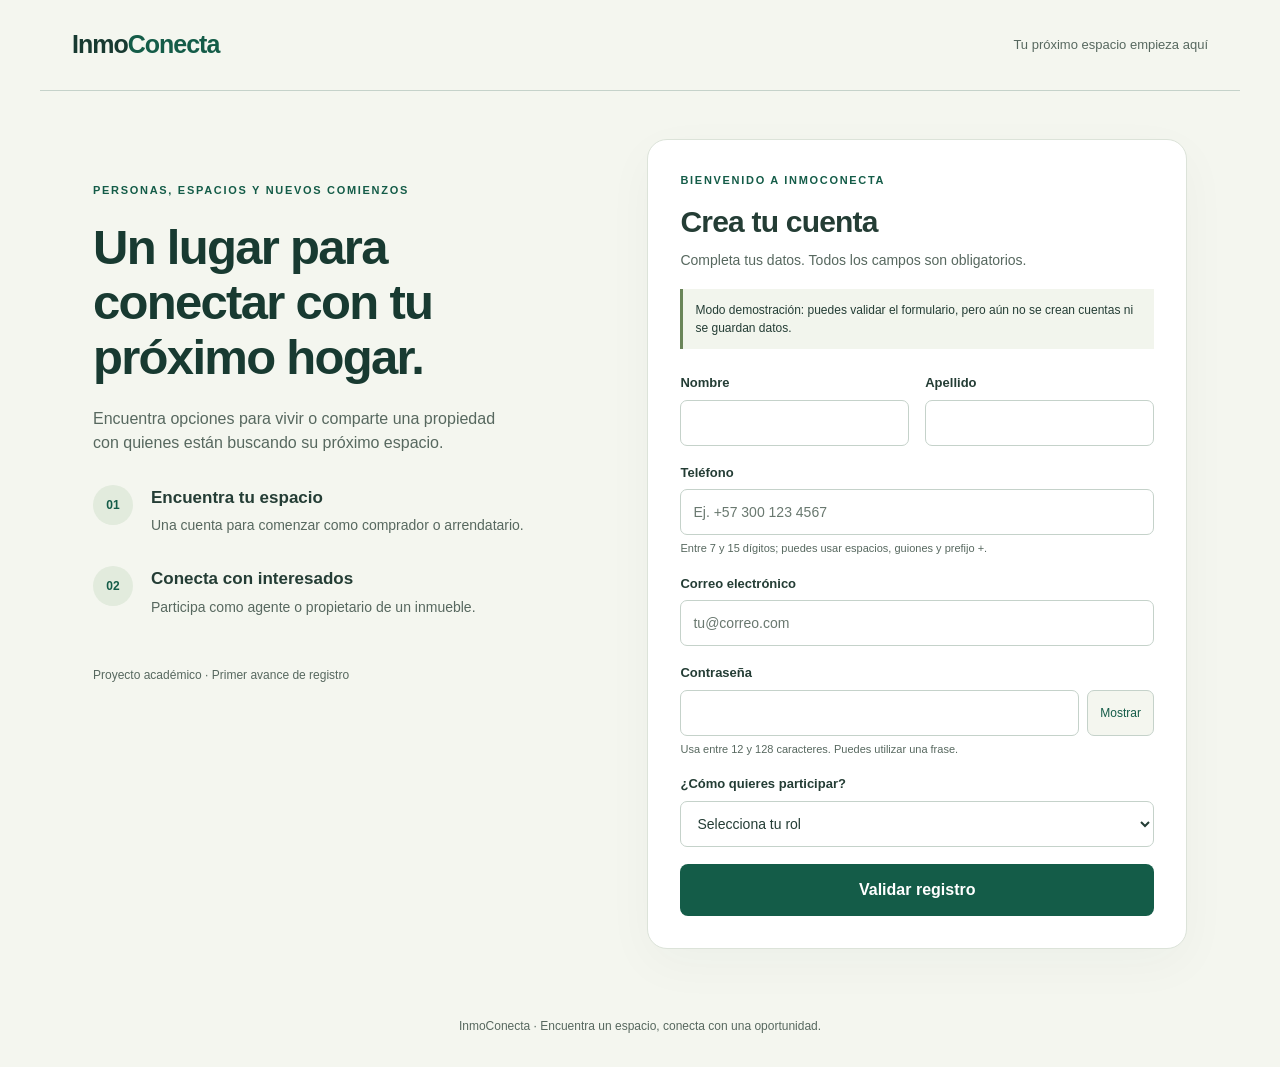
==== frontend/index.html @ a088c979 "Implementar formulario y validaciones de HU-01" ====
<!DOCTYPE html>
<html lang="es">
<head>
  <meta charset="UTF-8">
  <meta name="viewport" content="width=device-width, initial-scale=1.0">
  <title>Registro | InmoConecta</title>
  <link rel="stylesheet" href="css/styles.css">
  <script src="js/registro.js" defer></script>
</head>
<body>
  <header class="cabecera"><a class="marca" href="index.html">Inmo<span>Conecta</span></a><span>Tu próximo espacio empieza aquí</span></header>
  <main class="contenedor">
    <section class="presentacion" aria-labelledby="titulo-presentacion">
      <p class="etiqueta">PERSONAS, ESPACIOS Y NUEVOS COMIENZOS</p>
      <h1 id="titulo-presentacion">Un lugar para conectar con tu próximo hogar.</h1>
      <p>Encuentra opciones para vivir o comparte una propiedad con quienes están buscando su próximo espacio.</p>
      <div class="beneficio"><span aria-hidden="true">01</span><div><h2>Encuentra tu espacio</h2><p>Una cuenta para comenzar como comprador o arrendatario.</p></div></div>
      <div class="beneficio"><span aria-hidden="true">02</span><div><h2>Conecta con interesados</h2><p>Participa como agente o propietario de un inmueble.</p></div></div>
      <p class="nota">Proyecto académico · Primer avance de registro</p>
    </section>
    <section class="tarjeta" aria-labelledby="titulo-formulario">
      <p class="etiqueta">BIENVENIDO A INMOCONECTA</p>
      <h2 id="titulo-formulario">Crea tu cuenta</h2>
      <p class="introduccion">Completa tus datos. Todos los campos son obligatorios.</p>
      <p class="aviso">Modo demostración: puedes validar el formulario, pero aún no se crean cuentas ni se guardan datos.</p>
      <!-- novalidate permite presentar mensajes propios y accesibles desde JavaScript. -->
      <form id="formulario-registro" novalidate>
        <div class="fila">
          <div class="campo"><label for="nombre">Nombre</label><input id="nombre" name="nombre" autocomplete="given-name" maxlength="80" required aria-describedby="error-nombre"><small id="error-nombre" class="error"></small></div>
          <div class="campo"><label for="apellido">Apellido</label><input id="apellido" name="apellido" autocomplete="family-name" maxlength="80" required aria-describedby="error-apellido"><small id="error-apellido" class="error"></small></div>
        </div>
        <div class="campo"><label for="telefono">Teléfono</label><input id="telefono" name="telefono" type="tel" autocomplete="tel" maxlength="25" placeholder="Ej. +57 300 123 4567" required aria-describedby="ayuda-telefono error-telefono"><small id="ayuda-telefono">Entre 7 y 15 dígitos; puedes usar espacios, guiones y prefijo +.</small><small id="error-telefono" class="error"></small></div>
        <div class="campo"><label for="correo">Correo electrónico</label><input id="correo" name="correo" type="email" autocomplete="email" maxlength="254" placeholder="tu@correo.com" required aria-describedby="error-correo"><small id="error-correo" class="error"></small></div>
        <div class="campo"><label for="contrasena">Contraseña</label><div class="clave"><input id="contrasena" name="contrasena" type="password" autocomplete="new-password" minlength="12" maxlength="128" required aria-describedby="ayuda-contrasena error-contrasena"><button id="mostrar-clave" type="button" aria-controls="contrasena" aria-pressed="false">Mostrar</button></div><small id="ayuda-contrasena">Usa entre 12 y 128 caracteres. Puedes utilizar una frase.</small><small id="error-contrasena" class="error"></small></div>
        <div class="campo"><label for="rol">¿Cómo quieres participar?</label><select id="rol" name="rol" required aria-describedby="error-rol"><option value="">Selecciona tu rol</option><option value="COMPRADOR">Comprador / arrendatario</option><option value="AGENTE">Agente / propietario</option></select><small id="error-rol" class="error"></small></div>
        <button class="boton-principal" type="submit">Validar registro</button>
        <p id="resultado" role="status" aria-live="polite" tabindex="-1"></p>
      </form>
      <noscript>Activa JavaScript para probar las validaciones de este formulario.</noscript>
    </section>
  </main>
  <footer>InmoConecta · Encuentra un espacio, conecta con una oportunidad.</footer>
</body>
</html>
---- frontend/css/styles.css ----
/* Colores y medidas compartidas para mantener una interfaz consistente. */
:root { --verde: #145c48; --oscuro: #183a31; --texto: #243d35; --gris: #57685f; --borde: #c5d2ca; --error: #a52222; }
* { box-sizing: border-box; }
body { margin: 0; font-family: "Segoe UI", Arial, sans-serif; color: var(--texto); background: #f4f6ef; line-height: 1.5; }
.cabecera { max-width: 1200px; margin: auto; padding: 26px 32px; display: flex; align-items: center; justify-content: space-between; gap: 20px; border-bottom: 1px solid var(--borde); }
.marca { text-decoration: none; color: var(--oscuro); font-size: 25px; font-weight: 800; letter-spacing: -1px; }
.marca span { color: var(--verde); }
.cabecera > span { font-size: 13px; color: var(--gris); }
.contenedor { max-width: 1150px; margin: 48px auto; padding: 0 28px; display: grid; grid-template-columns: 1fr 1.1fr; gap: 64px; align-items: start; }
.presentacion { padding-top: 32px; }
.etiqueta { color: var(--verde); font-size: 11px; font-weight: 800; letter-spacing: 1.7px; }
h1 { font-size: clamp(32px, 4vw, 49px); line-height: 1.12; letter-spacing: -1.7px; margin: 22px 0; color: var(--oscuro); }
.presentacion > p:not(.etiqueta) { color: var(--gris); max-width: 420px; }
.beneficio { display: flex; gap: 18px; margin-top: 30px; }
.beneficio > span { background: #e2ebdd; color: var(--verde); border-radius: 50%; width: 40px; height: 40px; display: grid; place-items: center; flex-shrink: 0; font-size: 12px; font-weight: 700; }
.beneficio h2 { font-size: 17px; margin: 0 0 5px; }
.beneficio p { color: var(--gris); font-size: 14px; margin: 0; }
.presentacion .nota { margin-top: 48px; font-size: 12px; }
.tarjeta { background: #fff; border: 1px solid #dce3d9; border-radius: 20px; padding: 32px; box-shadow: 0 15px 50px #183a3109; }
.tarjeta > .etiqueta { margin-top: 0; }
.tarjeta > h2 { font-size: 30px; letter-spacing: -.8px; margin: 6px 0; }
.introduccion { color: var(--gris); font-size: 14px; margin: 0 0 18px; }
.aviso { background: #f2f5ed; border-left: 3px solid #6a8559; padding: 12px; font-size: 12px; margin-bottom: 24px; }
.fila { display: grid; grid-template-columns: 1fr 1fr; gap: 16px; }
.campo { margin-bottom: 17px; min-width: 0; }
label { display: block; font-size: 13px; font-weight: 600; margin-bottom: 7px; }
input, select, button { font: inherit; }
input, select { width: 100%; min-height: 46px; border: 1px solid var(--borde); border-radius: 7px; padding: 10px 12px; color: var(--texto); background: #fff; font-size: 14px; }
input::placeholder { color: #69786f; }
:focus-visible { outline: 3px solid #39836d; outline-offset: 3px; }
[aria-invalid="true"] { border-color: var(--error); }
small { display: block; font-size: 11px; color: var(--gris); margin-top: 5px; }
.error { color: var(--error); font-size: 12px; }
.error:empty { display: none; }
.clave { display: flex; gap: 8px; }
.clave input { min-width: 0; }
.clave button { border: 1px solid var(--borde); background: #f4f6ef; border-radius: 7px; padding: 0 12px; color: var(--verde); font-size: 12px; cursor: pointer; }
.boton-principal { width: 100%; border: 0; border-radius: 8px; background: var(--verde); color: #fff; padding: 14px; font-weight: 600; cursor: pointer; }
.boton-principal:hover { background: var(--oscuro); }
#resultado { font-size: 13px; margin-bottom: 0; }
#resultado:empty { display: none; }
#resultado.exito { background: #edf5ee; padding: 12px; border-radius: 7px; }
#resultado.fallo { color: var(--error); }
footer { text-align: center; padding: 20px 24px 32px; color: var(--gris); font-size: 12px; }
@media (max-width: 800px) {
  .contenedor { grid-template-columns: 1fr; gap: 28px; max-width: 600px; margin-top: 20px; }
  .presentacion { padding-top: 0; }
  .presentacion .nota { margin-top: 22px; }
  .beneficio { display: none; }
}
@media (max-width: 420px) {
  .cabecera { padding: 20px; }
  .cabecera > span { display: none; }
  .contenedor { padding: 0 16px; }
  .tarjeta { padding: 23px 18px; }
  .fila { grid-template-columns: 1fr; gap: 0; }
}
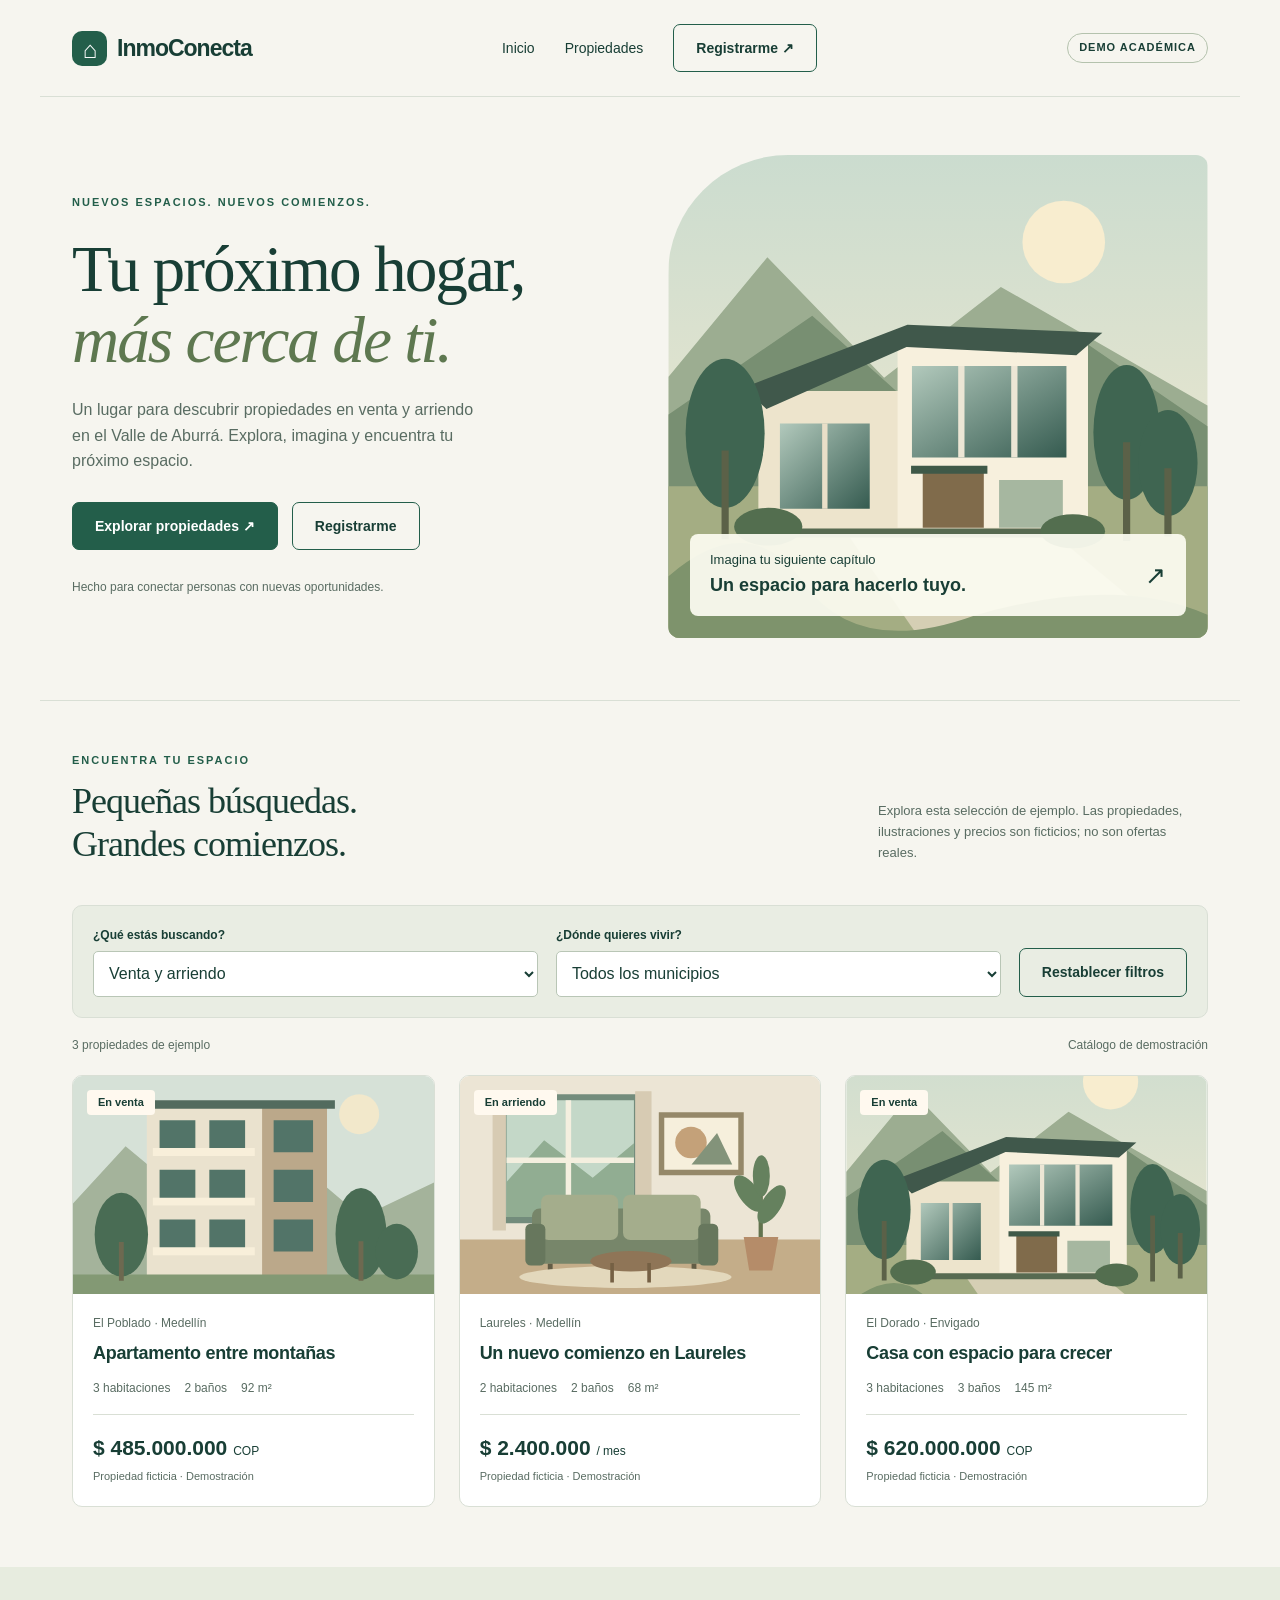
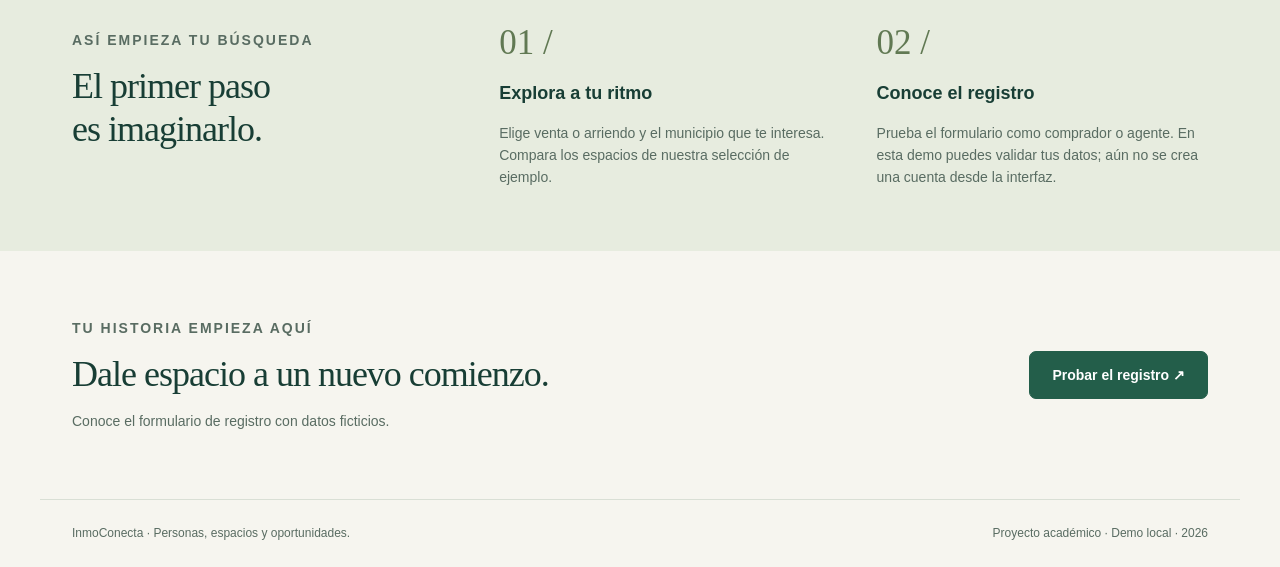
==== commit 3821b4e9: "NMCNCT2-15: crear inicio demo con filtros y evidencias de HU-02" ====
--- a/frontend/index.html
+++ b/frontend/index.html
@@ -1,44 +1,15 @@
 <!DOCTYPE html>
 <html lang="es">
-<head>
-  <meta charset="UTF-8">
-  <meta name="viewport" content="width=device-width, initial-scale=1.0">
-  <title>Registro | InmoConecta</title>
-  <link rel="stylesheet" href="css/styles.css">
-  <script src="js/registro.js" defer></script>
-</head>
+<head><meta charset="UTF-8"><meta name="viewport" content="width=device-width, initial-scale=1.0"><meta name="description" content="Explora propiedades de demostración en el Valle de Aburrá con InmoConecta."><title>Tu próximo espacio | InmoConecta</title><link rel="stylesheet" href="css/inicio.css"><script src="js/inicio.js" defer></script></head>
 <body>
-  <header class="cabecera"><a class="marca" href="index.html">Inmo<span>Conecta</span></a><span>Tu próximo espacio empieza aquí</span></header>
-  <main class="contenedor">
-    <section class="presentacion" aria-labelledby="titulo-presentacion">
-      <p class="etiqueta">PERSONAS, ESPACIOS Y NUEVOS COMIENZOS</p>
-      <h1 id="titulo-presentacion">Un lugar para conectar con tu próximo hogar.</h1>
-      <p>Encuentra opciones para vivir o comparte una propiedad con quienes están buscando su próximo espacio.</p>
-      <div class="beneficio"><span aria-hidden="true">01</span><div><h2>Encuentra tu espacio</h2><p>Una cuenta para comenzar como comprador o arrendatario.</p></div></div>
-      <div class="beneficio"><span aria-hidden="true">02</span><div><h2>Conecta con interesados</h2><p>Participa como agente o propietario de un inmueble.</p></div></div>
-      <p class="nota">Proyecto académico · Primer avance de registro</p>
-    </section>
-    <section class="tarjeta" aria-labelledby="titulo-formulario">
-      <p class="etiqueta">BIENVENIDO A INMOCONECTA</p>
-      <h2 id="titulo-formulario">Crea tu cuenta</h2>
-      <p class="introduccion">Completa tus datos. Todos los campos son obligatorios.</p>
-      <p class="aviso">Modo demostración: puedes validar el formulario, pero aún no se crean cuentas ni se guardan datos.</p>
-      <!-- novalidate permite presentar mensajes propios y accesibles desde JavaScript. -->
-      <form id="formulario-registro" novalidate>
-        <div class="fila">
-          <div class="campo"><label for="nombre">Nombre</label><input id="nombre" name="nombre" autocomplete="given-name" maxlength="80" required aria-describedby="error-nombre"><small id="error-nombre" class="error"></small></div>
-          <div class="campo"><label for="apellido">Apellido</label><input id="apellido" name="apellido" autocomplete="family-name" maxlength="80" required aria-describedby="error-apellido"><small id="error-apellido" class="error"></small></div>
-        </div>
-        <div class="campo"><label for="telefono">Teléfono</label><input id="telefono" name="telefono" type="tel" autocomplete="tel" maxlength="25" placeholder="Ej. +57 300 123 4567" required aria-describedby="ayuda-telefono error-telefono"><small id="ayuda-telefono">Entre 7 y 15 dígitos; puedes usar espacios, guiones y prefijo +.</small><small id="error-telefono" class="error"></small></div>
-        <div class="campo"><label for="correo">Correo electrónico</label><input id="correo" name="correo" type="email" autocomplete="email" maxlength="254" placeholder="tu@correo.com" required aria-describedby="error-correo"><small id="error-correo" class="error"></small></div>
-        <div class="campo"><label for="contrasena">Contraseña</label><div class="clave"><input id="contrasena" name="contrasena" type="password" autocomplete="new-password" minlength="12" maxlength="128" required aria-describedby="ayuda-contrasena error-contrasena"><button id="mostrar-clave" type="button" aria-controls="contrasena" aria-pressed="false">Mostrar</button></div><small id="ayuda-contrasena">Usa entre 12 y 128 caracteres. Puedes utilizar una frase.</small><small id="error-contrasena" class="error"></small></div>
-        <div class="campo"><label for="rol">¿Cómo quieres participar?</label><select id="rol" name="rol" required aria-describedby="error-rol"><option value="">Selecciona tu rol</option><option value="COMPRADOR">Comprador / arrendatario</option><option value="AGENTE">Agente / propietario</option></select><small id="error-rol" class="error"></small></div>
-        <button class="boton-principal" type="submit">Validar registro</button>
-        <p id="resultado" role="status" aria-live="polite" tabindex="-1"></p>
-      </form>
-      <noscript>Activa JavaScript para probar las validaciones de este formulario.</noscript>
-    </section>
-  </main>
-  <footer>InmoConecta · Encuentra un espacio, conecta con una oportunidad.</footer>
-</body>
-</html>
+<a href="#contenido" class="skip">Saltar al contenido</a>
+<header class="wrap top"><a class="brand" href="index.html" aria-label="InmoConecta, inicio"><span class="mark" aria-hidden="true">⌂</span>InmoConecta</a><nav aria-label="Navegación principal"><a href="index.html" aria-current="page">Inicio</a><a href="#propiedades">Propiedades</a><a class="button light" href="registro.html">Registrarme ↗</a></nav><span class="pill">DEMO ACADÉMICA</span></header>
+<main id="contenido">
+<section class="wrap hero" aria-labelledby="titulo"><div><p class="eyebrow">NUEVOS ESPACIOS. NUEVOS COMIENZOS.</p><h1 id="titulo">Tu próximo hogar,<br><em>más cerca de ti.</em></h1><p class="intro">Un lugar para descubrir propiedades en venta y arriendo en el Valle de Aburrá. Explora, imagina y encuentra tu próximo espacio.</p><div class="actions"><a class="button" href="#propiedades">Explorar propiedades ↗</a><a class="button light" href="registro.html">Registrarme</a></div><p class="hero-note">Hecho para conectar personas con nuevas oportunidades.</p></div><div class="hero-art"><img src="assets/casa.svg" alt="Ilustración de una casa rodeada de vegetación y montañas" width="600" height="540"><div class="art-label"><div>Imagina tu siguiente capítulo<strong>Un espacio para hacerlo tuyo.</strong></div><span aria-hidden="true">↗</span></div></div></section>
+<section class="wrap catalog" id="propiedades" aria-labelledby="titulo-propiedades"><div class="section-heading"><div><p class="eyebrow">ENCUENTRA TU ESPACIO</p><h2 id="titulo-propiedades">Pequeñas búsquedas.<br>Grandes comienzos.</h2></div><p>Explora esta selección de ejemplo. Las propiedades, ilustraciones y precios son ficticios; no son ofertas reales.</p></div>
+<div class="filters" role="group" aria-label="Filtrar propiedades de demostración"><div><label for="operacion">¿Qué estás buscando?</label><select id="operacion"><option value="">Venta y arriendo</option><option value="venta">Comprar</option><option value="arriendo">Arrendar</option></select></div><div><label for="municipio">¿Dónde quieres vivir?</label><select id="municipio"><option value="">Todos los municipios</option><option value="Medellín">Medellín</option><option value="Envigado">Envigado</option></select></div><button id="restablecer" class="button light" type="button">Restablecer filtros</button></div>
+<div class="results-line"><p id="contador" role="status" aria-live="polite" aria-atomic="true"></p><span>Catálogo de demostración</span></div><div class="cards" id="lista-propiedades"></div><div class="empty" id="sin-resultados" hidden><h3>No encontramos ejemplos con estos filtros</h3><p>Prueba otro municipio u operación, o pulsa «Restablecer filtros» para ver todas las propiedades.</p></div><noscript>Activa JavaScript para ver las propiedades de ejemplo y utilizar los filtros. Puedes acceder al registro desde el menú.</noscript></section>
+<section class="steps" aria-labelledby="como-funciona"><div class="wrap steps-grid"><div><p class="eyebrow">ASÍ EMPIEZA TU BÚSQUEDA</p><h2 id="como-funciona">El primer paso<br>es imaginarlo.</h2></div><div><span class="step-number" aria-hidden="true">01 /</span><h3>Explora a tu ritmo</h3><p>Elige venta o arriendo y el municipio que te interesa. Compara los espacios de nuestra selección de ejemplo.</p></div><div><span class="step-number" aria-hidden="true">02 /</span><h3>Conoce el registro</h3><p>Prueba el formulario como comprador o agente. En esta demo puedes validar tus datos; aún no se crea una cuenta desde la interfaz.</p></div></div></section>
+<section class="wrap closing" aria-labelledby="siguiente"><div><p class="eyebrow">TU HISTORIA EMPIEZA AQUÍ</p><h2 id="siguiente">Dale espacio a un nuevo comienzo.</h2><p>Conoce el formulario de registro con datos ficticios.</p></div><a class="button" href="registro.html">Probar el registro ↗</a></section></main>
+<footer class="wrap footer"><span>InmoConecta · Personas, espacios y oportunidades.</span><span>Proyecto académico · Demo local · 2026</span></footer>
+</body></html>
--- a/frontend/css/inicio.css
+++ b/frontend/css/inicio.css
@@ -0,0 +1,5 @@
+:root{--ink:#183e35;--green:#235e4a;--muted:#596c62;--paper:#f6f5ef;--line:#d9dfd5;--lime:#d7e8b5}*{box-sizing:border-box}html{scroll-behavior:smooth;scroll-padding-top:24px}body{margin:0;background:var(--paper);color:var(--ink);font-family:'Segoe UI',Arial,sans-serif;line-height:1.6}a{color:inherit}button,input,select{font:inherit}button,a,input,select{-webkit-tap-highlight-color:transparent}:focus-visible{outline:3px solid #a85919;outline-offset:5px}.wrap{max-width:1200px;margin:auto;padding:0 32px}.skip{position:absolute;top:-100px;background:white;padding:12px;z-index:5}.skip:focus{top:10px}.top{display:flex;align-items:center;justify-content:space-between;gap:24px;padding-top:24px;padding-bottom:24px;border-bottom:1px solid var(--line)}.brand{display:flex;align-items:center;gap:10px;text-decoration:none;font-size:23px;font-weight:750;letter-spacing:-1px}.mark{width:35px;height:35px;display:grid;place-items:center;background:var(--green);color:white;border-radius:10px;font-size:24px}.top nav{display:flex;gap:30px;align-items:center;font-size:14px}.top nav a{text-decoration:none}.top nav a:hover{text-decoration:underline}.pill{font-size:11px;font-weight:700;border:1px solid #b4c2ad;border-radius:40px;padding:5px 11px;letter-spacing:1px}.button{display:inline-flex;justify-content:center;align-items:center;gap:16px;text-decoration:none!important;border:1px solid var(--green);border-radius:7px;background:var(--green);color:white;padding:12px 22px;font-weight:600;font-size:14px;cursor:pointer;min-height:46px}.button:hover{background:#173e30}.button.light{background:transparent;color:var(--ink)}.hero{display:grid;grid-template-columns:1fr 1fr;gap:56px;align-items:center;padding-top:58px;padding-bottom:62px}.eyebrow{text-transform:uppercase;letter-spacing:2px;font-size:11px;font-weight:750;color:var(--green)}h1{font-family:Georgia,serif;font-size:clamp(42px,5.1vw,68px);font-weight:400;line-height:1.08;letter-spacing:-2px;margin:22px 0}h1 em{color:#5e7850;font-weight:400}.intro{color:var(--muted);font-size:16px;max-width:420px}.actions{display:flex;gap:14px;flex-wrap:wrap;margin:28px 0}.hero-note{font-size:12px;color:var(--muted)}.hero-art{position:relative}.hero-art>img{width:100%;display:block;border-radius:120px 12px 12px 12px;aspect-ratio:1.12;object-fit:cover}.art-label{position:absolute;bottom:22px;left:22px;right:22px;padding:16px 20px;background:#fcfcf2ed;border-radius:8px;display:flex;justify-content:space-between;align-items:center;gap:14px;font-size:13px}.art-label strong{display:block;font-size:18px}.art-label span:last-child{font-size:25px}.catalog{border-top:1px solid var(--line);padding-top:40px;padding-bottom:60px}.section-heading{display:flex;justify-content:space-between;align-items:end;gap:24px}h2{font-family:Georgia,serif;font-size:36px;font-weight:400;line-height:1.2;letter-spacing:-1px;margin:10px 0}.section-heading>p{max-width:330px;font-size:13px;color:var(--muted)}.filters{display:grid;grid-template-columns:1fr 1fr auto;gap:18px;align-items:end;margin:28px 0 18px;padding:20px;background:#e9ede3;border:1px solid var(--line);border-radius:10px}.filters label{display:block;font-size:12px;font-weight:650;margin-bottom:6px}.filters select{width:100%;padding:11px;border:1px solid #b9c6b6;border-radius:5px;background:white;color:var(--ink);min-height:46px}.results-line{display:flex;justify-content:space-between;align-items:center;gap:16px;font-size:12px;color:var(--muted);margin-bottom:20px}.results-line p{margin:0}.cards{display:grid;grid-template-columns:repeat(3,1fr);gap:24px}.property{background:#fff;border:1px solid var(--line);border-radius:10px;overflow:hidden}.property-visual{position:relative}.property img{width:100%;aspect-ratio:1.65;object-fit:cover;display:block}.badge{position:absolute;left:14px;top:14px;background:#fff9ef;color:var(--ink);padding:4px 11px;border-radius:4px;font-size:11px;font-weight:650}.property-body{padding:20px}.location{font-size:12px;color:var(--muted);margin:0}.property h3{font-size:18px;font-weight:650;margin:5px 0 12px;letter-spacing:-.3px}.specs{display:flex;gap:14px;font-size:12px;color:var(--muted);padding-bottom:15px;border-bottom:1px solid var(--line)}.price{font-size:21px;font-weight:700;margin:16px 0 0}.price small{font-size:12px;font-weight:400}.sample{font-size:11px;color:var(--muted);margin:4px 0 0}.empty{padding:40px;text-align:center;background:#e9ede3;border-radius:10px}.empty h3{margin:0}.empty[hidden]{display:none}.steps{background:#e7ecdf;padding:48px 0}.steps-grid{display:grid;grid-template-columns:1.15fr 1fr 1fr;gap:46px}.step-number{font-family:Georgia,serif;font-size:35px;color:#617953}.steps h3{margin:8px 0;font-size:18px}.steps p{font-size:14px;color:var(--muted)}.closing{padding:52px 32px;display:flex;justify-content:space-between;align-items:center;gap:24px}.closing p{color:var(--muted);font-size:14px}.footer{padding-top:24px;padding-bottom:24px;border-top:1px solid var(--line);display:flex;justify-content:space-between;gap:20px;font-size:12px;color:var(--muted)}noscript{display:block;padding:20px;background:#fff0ce}@media(max-width:850px){.top nav{gap:16px}.hero{gap:28px}.cards{gap:14px}.property-body{padding:14px}.steps-grid{gap:24px}.pill{display:none}}@media(max-width:650px){.wrap{padding-left:20px;padding-right:20px}.top{flex-wrap:wrap;gap:16px}.top nav{width:100%;justify-content:space-between;gap:10px}.top nav .button{padding:8px 14px}.hero{grid-template-columns:1fr;padding-top:30px;padding-bottom:34px;gap:24px}h1{font-size:47px}.hero-art>img{max-height:350px}.section-heading{display:block}h2{font-size:30px}.filters{grid-template-columns:1fr;gap:12px;padding:16px}.results-line{align-items:start}.cards{grid-template-columns:1fr;gap:22px}.property img{aspect-ratio:1.8}.property-body{padding:20px}.steps-grid{grid-template-columns:1fr;gap:20px}.closing{display:block}.footer{flex-direction:column;gap:4px}.art-label{left:14px;right:14px;bottom:14px}.empty{padding:24px}.specs{flex-wrap:wrap}}@media(prefers-reduced-motion:reduce){html{scroll-behavior:auto}}
+
+/* Las imágenes conservan la proporción del catálogo en cualquier pantalla. */
+.property img { height: auto; aspect-ratio: 1.65; }
+.hero-art > img { height: auto; }
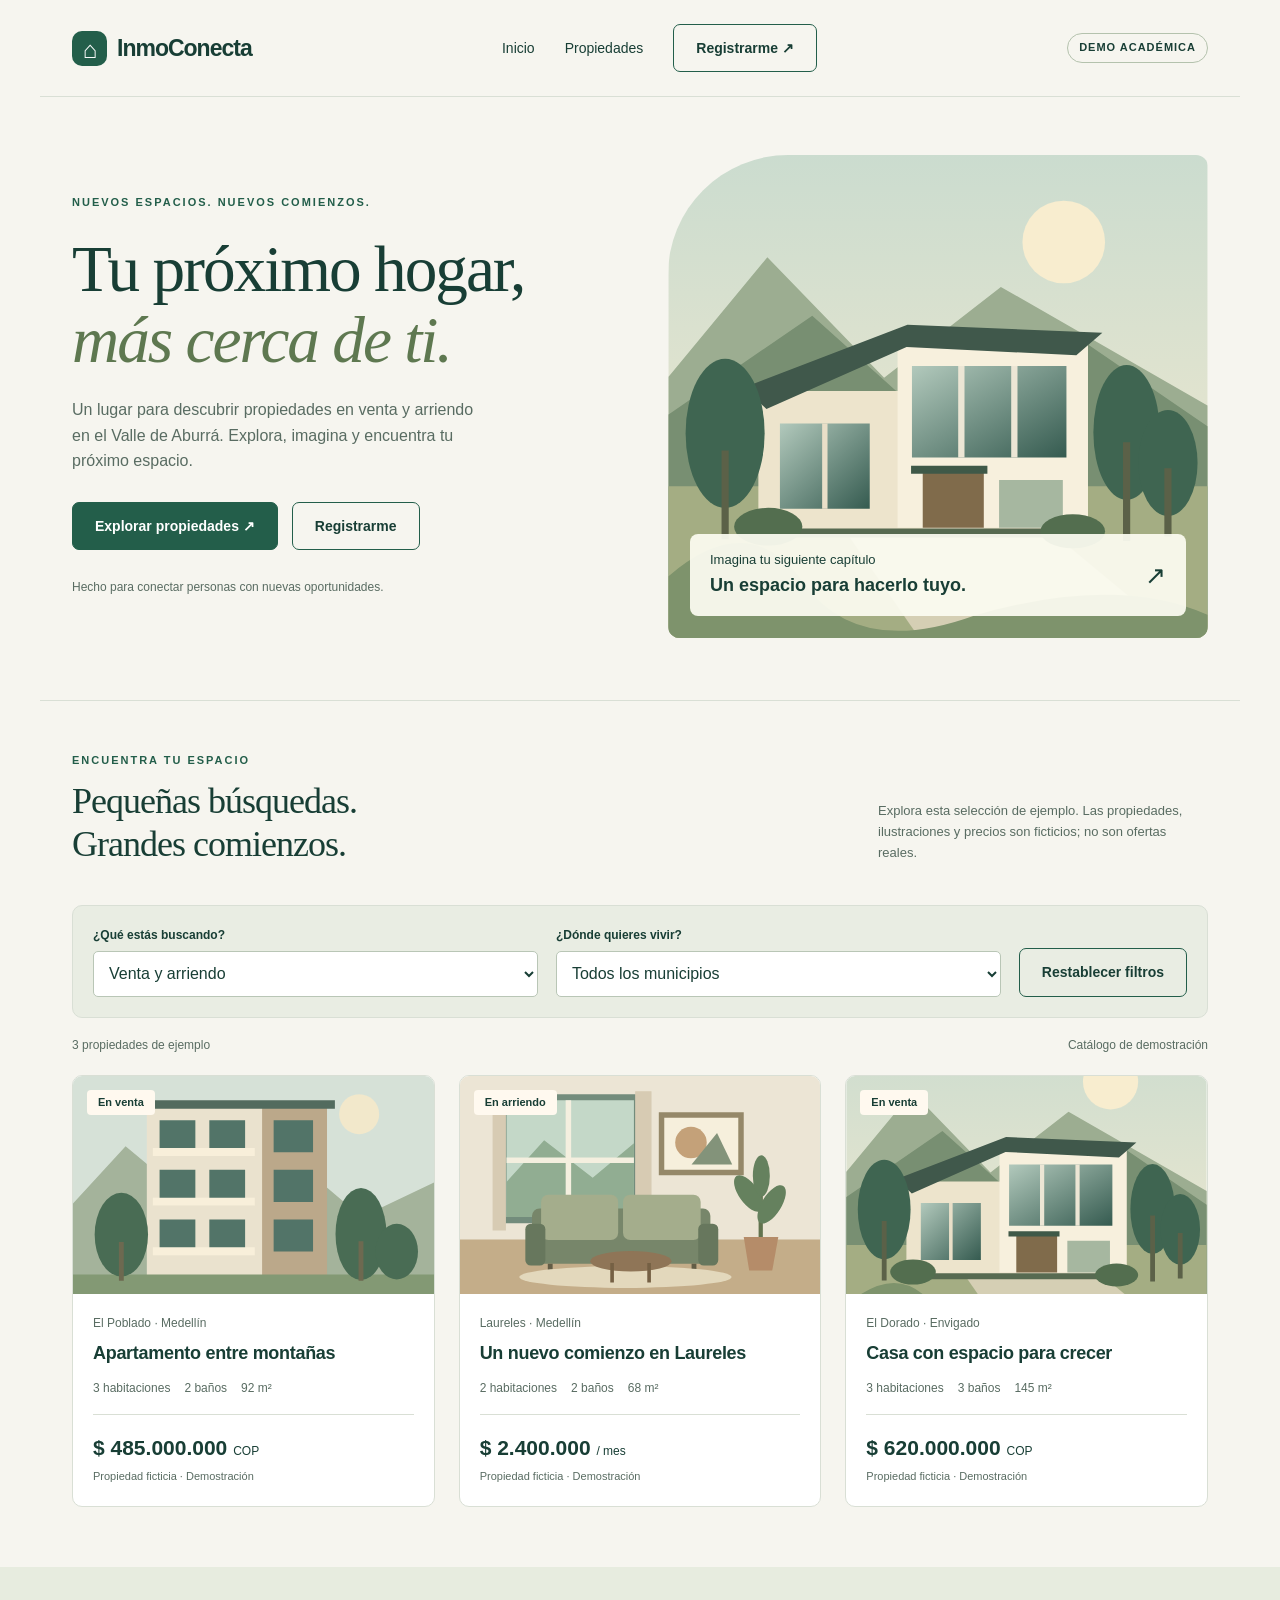
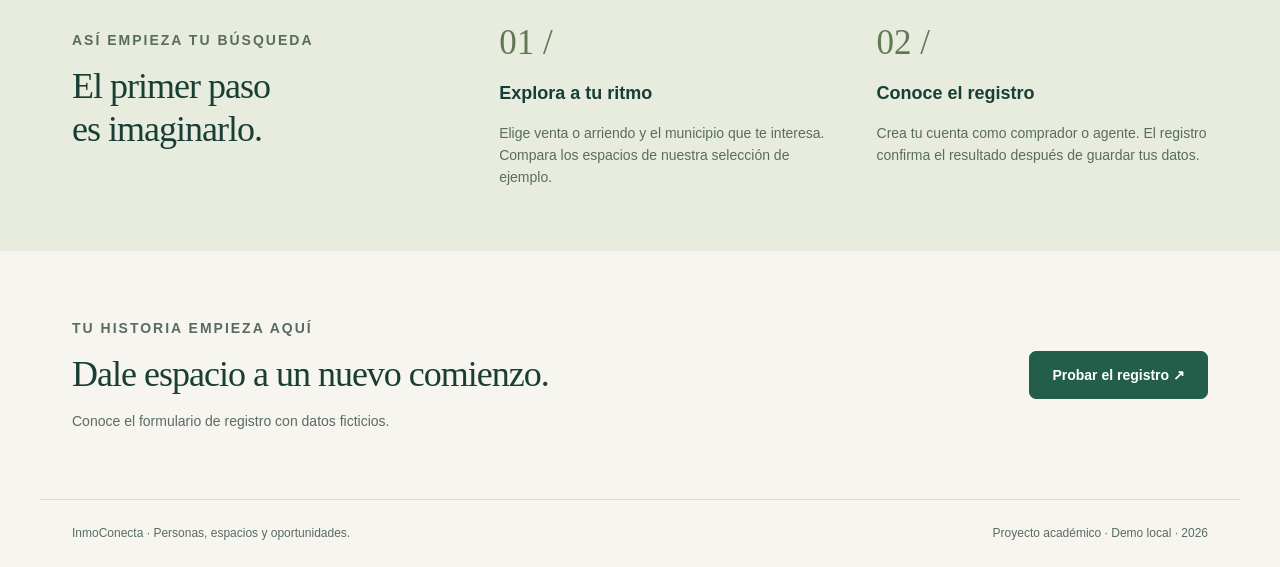
==== commit af061dce: "NMCNCT2-13: conectar registro web con Java y verificar MySQL" ====
--- a/frontend/index.html
+++ b/frontend/index.html
@@ -9,7 +9,7 @@
 <section class="wrap catalog" id="propiedades" aria-labelledby="titulo-propiedades"><div class="section-heading"><div><p class="eyebrow">ENCUENTRA TU ESPACIO</p><h2 id="titulo-propiedades">Pequeñas búsquedas.<br>Grandes comienzos.</h2></div><p>Explora esta selección de ejemplo. Las propiedades, ilustraciones y precios son ficticios; no son ofertas reales.</p></div>
 <div class="filters" role="group" aria-label="Filtrar propiedades de demostración"><div><label for="operacion">¿Qué estás buscando?</label><select id="operacion"><option value="">Venta y arriendo</option><option value="venta">Comprar</option><option value="arriendo">Arrendar</option></select></div><div><label for="municipio">¿Dónde quieres vivir?</label><select id="municipio"><option value="">Todos los municipios</option><option value="Medellín">Medellín</option><option value="Envigado">Envigado</option></select></div><button id="restablecer" class="button light" type="button">Restablecer filtros</button></div>
 <div class="results-line"><p id="contador" role="status" aria-live="polite" aria-atomic="true"></p><span>Catálogo de demostración</span></div><div class="cards" id="lista-propiedades"></div><div class="empty" id="sin-resultados" hidden><h3>No encontramos ejemplos con estos filtros</h3><p>Prueba otro municipio u operación, o pulsa «Restablecer filtros» para ver todas las propiedades.</p></div><noscript>Activa JavaScript para ver las propiedades de ejemplo y utilizar los filtros. Puedes acceder al registro desde el menú.</noscript></section>
-<section class="steps" aria-labelledby="como-funciona"><div class="wrap steps-grid"><div><p class="eyebrow">ASÍ EMPIEZA TU BÚSQUEDA</p><h2 id="como-funciona">El primer paso<br>es imaginarlo.</h2></div><div><span class="step-number" aria-hidden="true">01 /</span><h3>Explora a tu ritmo</h3><p>Elige venta o arriendo y el municipio que te interesa. Compara los espacios de nuestra selección de ejemplo.</p></div><div><span class="step-number" aria-hidden="true">02 /</span><h3>Conoce el registro</h3><p>Prueba el formulario como comprador o agente. En esta demo puedes validar tus datos; aún no se crea una cuenta desde la interfaz.</p></div></div></section>
+<section class="steps" aria-labelledby="como-funciona"><div class="wrap steps-grid"><div><p class="eyebrow">ASÍ EMPIEZA TU BÚSQUEDA</p><h2 id="como-funciona">El primer paso<br>es imaginarlo.</h2></div><div><span class="step-number" aria-hidden="true">01 /</span><h3>Explora a tu ritmo</h3><p>Elige venta o arriendo y el municipio que te interesa. Compara los espacios de nuestra selección de ejemplo.</p></div><div><span class="step-number" aria-hidden="true">02 /</span><h3>Conoce el registro</h3><p id="descripcion-registro">Accede al formulario como comprador o agente y completa tus datos.</p></div></div></section>
 <section class="wrap closing" aria-labelledby="siguiente"><div><p class="eyebrow">TU HISTORIA EMPIEZA AQUÍ</p><h2 id="siguiente">Dale espacio a un nuevo comienzo.</h2><p>Conoce el formulario de registro con datos ficticios.</p></div><a class="button" href="registro.html">Probar el registro ↗</a></section></main>
 <footer class="wrap footer"><span>InmoConecta · Personas, espacios y oportunidades.</span><span>Proyecto académico · Demo local · 2026</span></footer>
 </body></html>
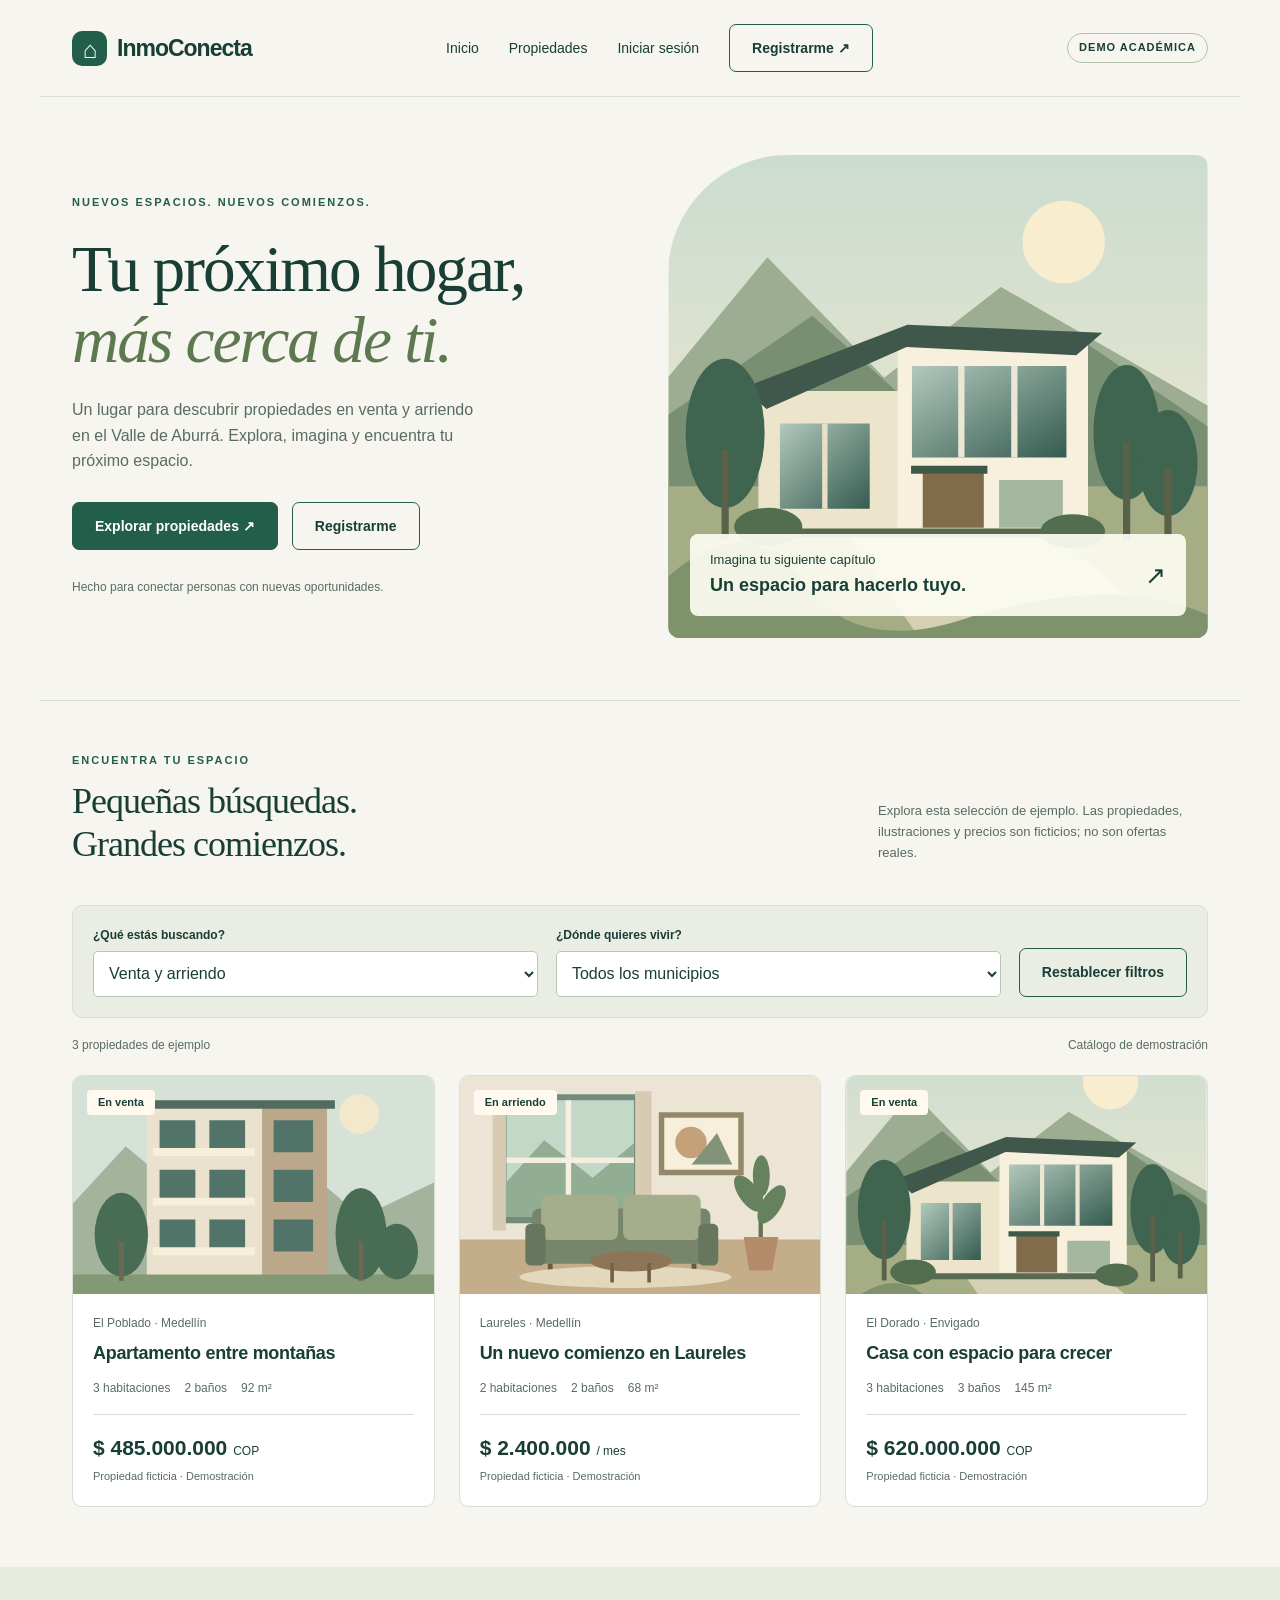
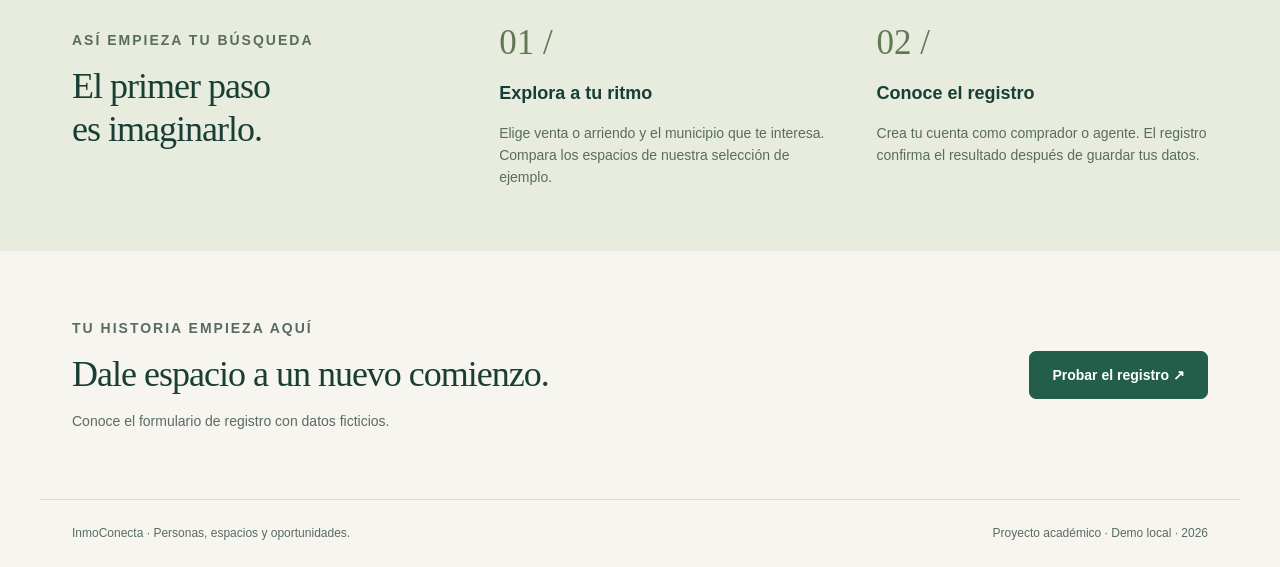
==== commit bdf9e9c3: "NMCNCT2-25: implementar acceso, bloqueo y pantalla de cuenta" ====
--- a/frontend/index.html
+++ b/frontend/index.html
@@ -3,7 +3,7 @@
 <head><meta charset="UTF-8"><meta name="viewport" content="width=device-width, initial-scale=1.0"><meta name="description" content="Explora propiedades de demostración en el Valle de Aburrá con InmoConecta."><title>Tu próximo espacio | InmoConecta</title><link rel="stylesheet" href="css/inicio.css"><script src="js/inicio.js" defer></script></head>
 <body>
 <a href="#contenido" class="skip">Saltar al contenido</a>
-<header class="wrap top"><a class="brand" href="index.html" aria-label="InmoConecta, inicio"><span class="mark" aria-hidden="true">⌂</span>InmoConecta</a><nav aria-label="Navegación principal"><a href="index.html" aria-current="page">Inicio</a><a href="#propiedades">Propiedades</a><a class="button light" href="registro.html">Registrarme ↗</a></nav><span class="pill">DEMO ACADÉMICA</span></header>
+<header class="wrap top"><a class="brand" href="index.html" aria-label="InmoConecta, inicio"><span class="mark" aria-hidden="true">⌂</span>InmoConecta</a><nav aria-label="Navegación principal"><a href="index.html" aria-current="page">Inicio</a><a href="#propiedades">Propiedades</a><a href="login.html">Iniciar sesión</a><a class="button light" href="registro.html">Registrarme ↗</a></nav><span class="pill">DEMO ACADÉMICA</span></header>
 <main id="contenido">
 <section class="wrap hero" aria-labelledby="titulo"><div><p class="eyebrow">NUEVOS ESPACIOS. NUEVOS COMIENZOS.</p><h1 id="titulo">Tu próximo hogar,<br><em>más cerca de ti.</em></h1><p class="intro">Un lugar para descubrir propiedades en venta y arriendo en el Valle de Aburrá. Explora, imagina y encuentra tu próximo espacio.</p><div class="actions"><a class="button" href="#propiedades">Explorar propiedades ↗</a><a class="button light" href="registro.html">Registrarme</a></div><p class="hero-note">Hecho para conectar personas con nuevas oportunidades.</p></div><div class="hero-art"><img src="assets/casa.svg" alt="Ilustración de una casa rodeada de vegetación y montañas" width="600" height="540"><div class="art-label"><div>Imagina tu siguiente capítulo<strong>Un espacio para hacerlo tuyo.</strong></div><span aria-hidden="true">↗</span></div></div></section>
 <section class="wrap catalog" id="propiedades" aria-labelledby="titulo-propiedades"><div class="section-heading"><div><p class="eyebrow">ENCUENTRA TU ESPACIO</p><h2 id="titulo-propiedades">Pequeñas búsquedas.<br>Grandes comienzos.</h2></div><p>Explora esta selección de ejemplo. Las propiedades, ilustraciones y precios son ficticios; no son ofertas reales.</p></div>
